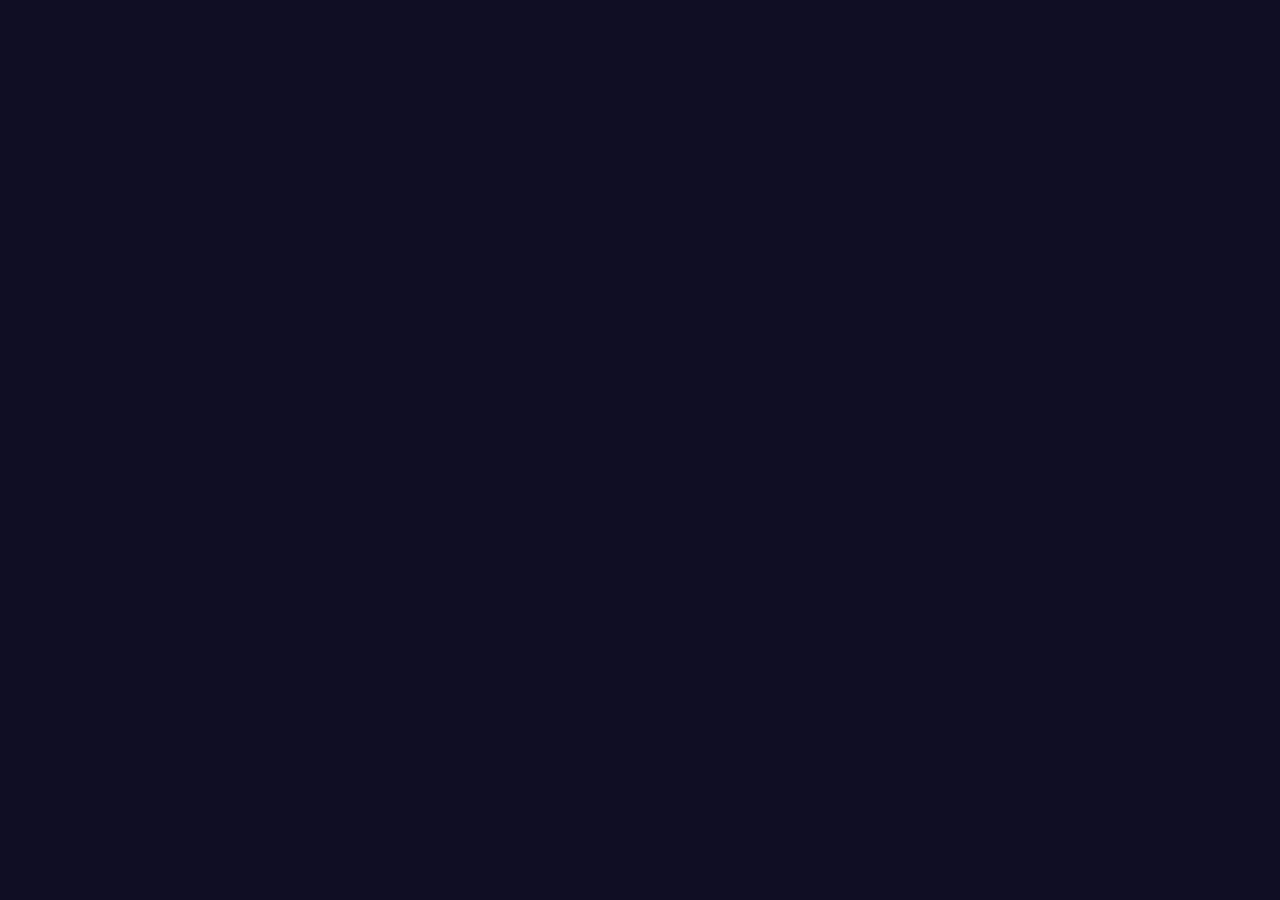
==== index.html @ 117e6e74 "Create index.html" ====
<!DOCTYPE html>
<html lang="ko">
<head>
<meta charset="UTF-8">
<meta name="viewport" content="width=device-width, initial-scale=1">
<title>StrokeGuard AI</title>

<!-- CSS & Fonts -->
<link href="https://cdn.jsdelivr.net/npm/bootstrap@5.3.3/dist/css/bootstrap.min.css" rel="stylesheet">
<link href="https://fonts.googleapis.com/css2?family=Noto+Sans+KR:wght@300;400;500;700&display=swap" rel="stylesheet">

<style>
body {margin:0;background:#0f0f23;color:white;font-family:'Noto Sans KR',sans-serif;overflow-x:hidden}
.hero{min-height:100vh;background:linear-gradient(135deg,#0f0f23,#2d1b69);display:flex;align-items:center;justify-content:center;position:relative}
.hero::before{content:'';position:absolute;inset:0;background:url('https://images.unsplash.com/photo-1638207213803-3c093c7cd506?auto=format&fit=crop&q=80') center/cover;opacity:0.15}
.title{font-size:clamp(4rem,10vw,7rem);font-weight:900;letter-spacing:-3px;margin-bottom:1.5rem}
.stroke{background:linear-gradient(90deg,#ff6b6b,#feca57);-webkit-background-clip:text;-webkit-text-fill-color:transparent}
.guard{color:#a29bfe;text-shadow:0 0 30px rgba(162,155,254,0.6)}
.subtitle{font-size:1.5rem;opacity:0.9;margin-bottom:3rem}
.badge{background:rgba(255,255,255,0.15);padding:10px 20px;border-radius:30px;margin:5px}
.card{background:white;color:#333;border-radius:20px;padding:40px}
.btn-opt{width:48%;padding:18px;font-size:1.3rem;border:3px solid #6c5ce7;border-radius:20px;background:white;color:#6c5ce7;font-weight:700;transition:0.3s}
.btn-opt.active,.btn-opt:hover{background:#6c5ce7;color:white}
.progress{height:12px;border-radius:12
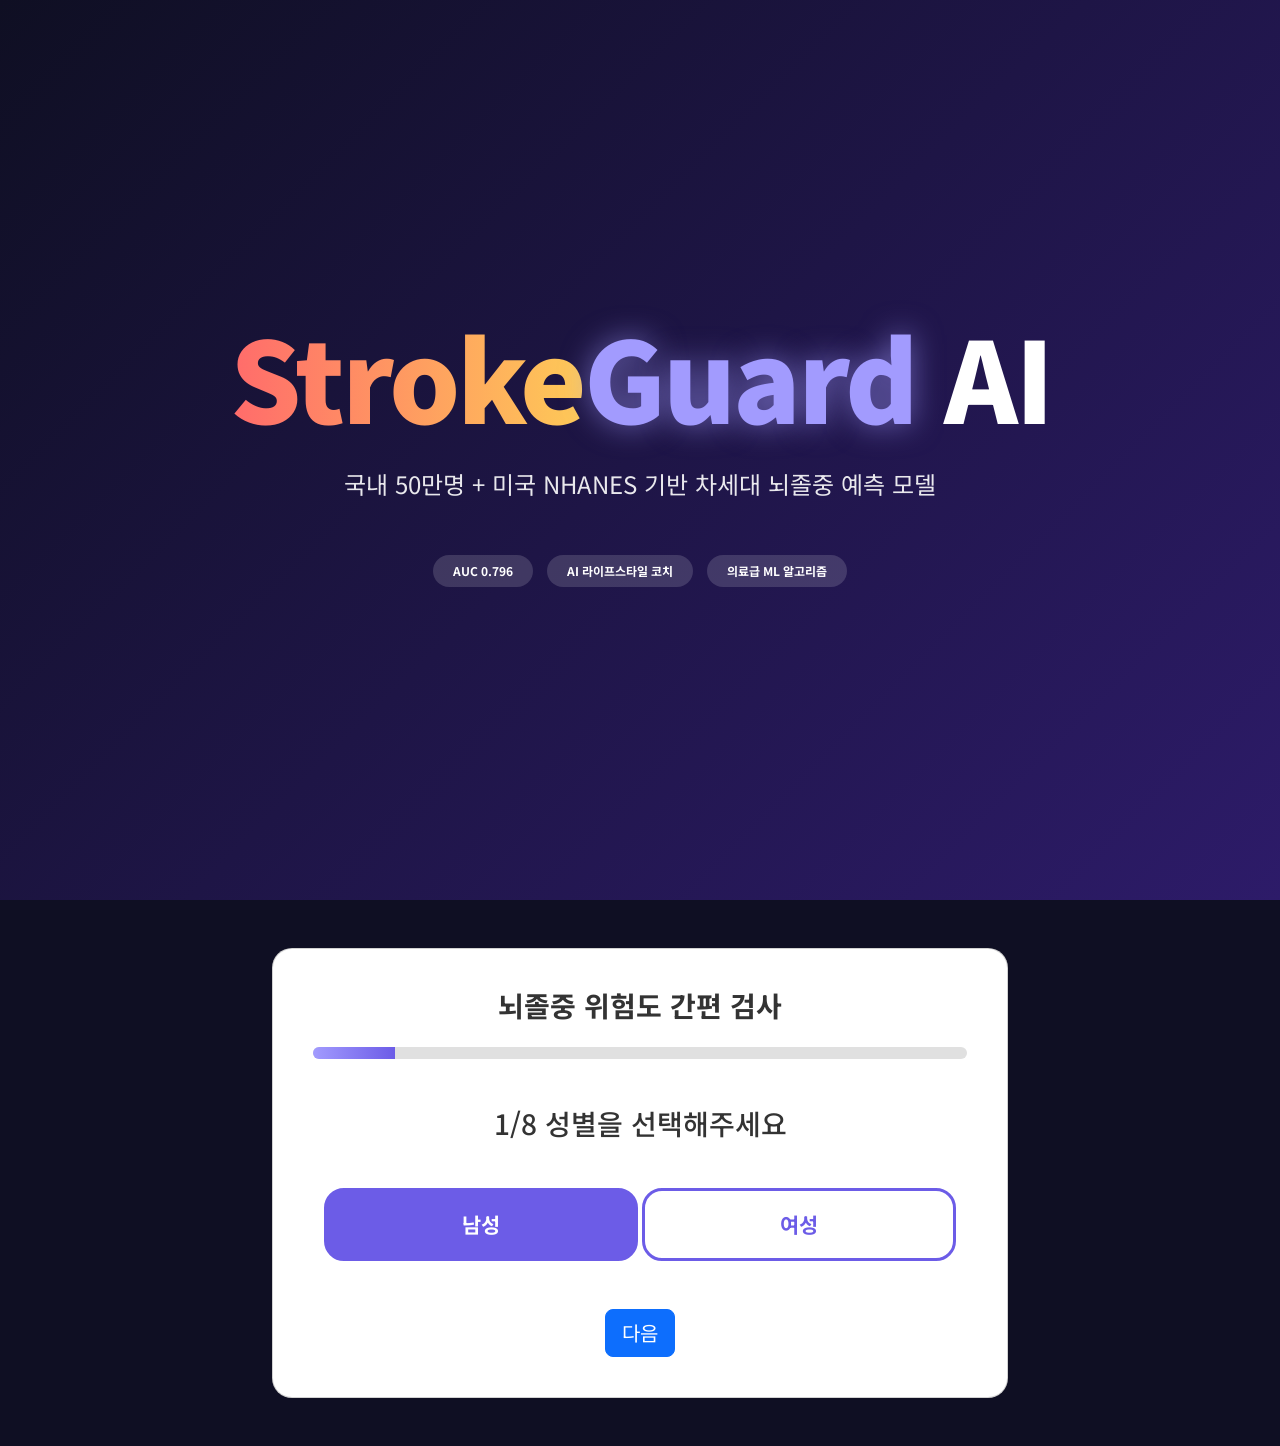
==== commit 4f9b2f26: "Update index.html" ====
--- a/index.html
+++ b/index.html
@@ -21,4 +21,154 @@
 .card{background:white;color:#333;border-radius:20px;padding:40px}
 .btn-opt{width:48%;padding:18px;font-size:1.3rem;border:3px solid #6c5ce7;border-radius:20px;background:white;color:#6c5ce7;font-weight:700;transition:0.3s}
 .btn-opt.active,.btn-opt:hover{background:#6c5ce7;color:white}
-.progress{height:12px;border-radius:12
+.progress{height:12px;border-radius:12px;background:#e0e0e0}
+.progress-bar{background:linear-gradient(90deg,#a29bfe,#6c5ce7)}
+</style>
+</head>
+
+<body>
+
+<!-- Hero Section -->
+<div class="hero">
+    <div class="hero-content text-center">
+        <h1 class="title"><span class="stroke">Stroke</span><span class="guard">Guard</span> AI</h1>
+        <p class="subtitle">국내 50만명 + 미국 NHANES 기반 차세대 뇌졸중 예측 모델</p>
+
+        <div>
+            <span class="badge">AUC 0.796</span>
+            <span class="badge">AI 라이프스타일 코치</span>
+            <span class="badge">의료급 ML 알고리즘</span>
+        </div>
+    </div>
+</div>
+
+<!-- Survey -->
+<div class="container my-5">
+    <div class="row justify-content-center">
+    <div class="col-lg-8">
+
+    <div class="card">
+        <h3 class="text-center mb-4 fw-bold">뇌졸중 위험도 간편 검사</h3>
+
+        <div class="progress mb-5">
+            <div id="prog" class="progress-bar" style="width:12.5%"></div>
+        </div>
+
+        <h3 id="question" class="text-center mb-5">1/8 성별을 선택해주세요</h3>
+
+        <div id="step1" class="text-center">
+            <button class="btn-opt active" data-value="1">남성</button>
+            <button class="btn-opt" data-value="2">여성</button>
+        </div>
+
+        <div id="step2" class="d-none"><input id="age" class="form-control form-control-lg text-center" type="number" placeholder="나이 (예: 65)"></div>
+        <div id="step3" class="d-none"><input id="bmi" class="form-control form-control-lg text-center" type="number" step="0.1" placeholder="BMI (예: 23.5)"></div>
+        <div id="step4" class="d-none"><input id="sbp" class="form-control form-control-lg text-center" type="number" placeholder="수축기 혈압 (예: 130)"></div>
+        <div id="step5" class="d-none"><input id="dbp" class="form-control form-control-lg text-center" type="number" placeholder="이완기 혈압 (예: 85)"></div>
+        <div id="step6" class="d-none"><input id="glucose" class="form-control form-control-lg text-center" type="number" step="0.1" placeholder="공복 혈당 (예: 110)"></div>
+
+        <div id="step7" class="d-none text-center">
+            <p class="fs-4 fw-bold">흡연하시나요?</p>
+            <button class="btn-opt active" data-value="0">아니오</button>
+            <button class="btn-opt" data-value="1">예</button>
+        </div>
+
+        <div id="step8" class="d-none text-center">
+            <p class="fs-4 fw-bold">음주하시나요?</p>
+            <button class="btn-opt active" data-value="0">아니오</button>
+            <button class="btn-opt" data-value="1">예</button>
+        </div>
+
+        <div class="text-center mt-5">
+            <button id="prev" class="btn btn-outline-secondary btn-lg me-4 d-none">이전</button>
+            <button id="next" class="btn btn-primary btn-lg">다음</button>
+            <button id="submit" class="btn btn-danger btn-lg d-none">예측하기</button>
+        </div>
+
+    </div>
+
+    </div>
+    </div>
+</div>
+
+<!-- JS -->
+<script>
+const questions = [
+    "성별을 선택해주세요",
+    "나이를 입력해주세요",
+    "BMI를 입력해주세요",
+    "수축기 혈압을 입력해주세요",
+    "이완기 혈압을 입력해주세요",
+    "공복 혈당을 입력해주세요",
+    "흡연 여부를 선택해주세요",
+    "음주 여부를 선택해주세요"
+];
+
+let step = 1;
+const data = {gender:1, smoking:0, drinking:0};
+
+document.querySelectorAll(".btn-opt").forEach(btn => {
+    btn.onclick = () => {
+        btn.parentNode.querySelectorAll(".btn-opt").forEach(b => b.classList.remove("active"));
+        btn.classList.add("active");
+    };
+});
+
+document.getElementById("next").onclick = () => {
+    if(step===1) data.gender = document.querySelector("#step1 .active").dataset.value;
+    if(step===7) data.smoking = document.querySelector("#step7 .active").dataset.value;
+    if(step===8) data.drinking = document.querySelector("#step8 .active").dataset.value;
+
+    if(step>=2 && step<=6){
+        const ids=["","age","bmi","sbp","dbp","glucose"];
+        const v=document.getElementById(ids[step]).value.trim();
+        if(!v || parseFloat(v)<=0){ alert("값을 정확히 입력해주세요."); return; }
+        data[ids[step]] = parseFloat(v);
+    }
+
+    document.getElementById("step"+step).classList.add("d-none");
+    step++;
+    document.getElementById("step"+step).classList.remove("d-none");
+
+    document.getElementById("question").innerHTML = `${step}/8 ${questions[step-1]}`;
+    document.getElementById("prog").style.width = (step*12.5)+"%";
+
+    if(step===2) document.getElementById("prev").classList.remove("d-none");
+    if(step===8){
+        document.getElementById("next").classList.add("d-none");
+        document.getElementById("submit").classList.remove("d-none");
+    }
+};
+
+document.getElementById("prev").onclick = () => {
+    document.getElementById("step"+step).classList.add("d-none");
+    step--;
+    document.getElementById("step"+step).classList.remove("d-none");
+
+    document.getElementById("question").innerHTML = `${step}/8 ${questions[step-1]}`;
+    document.getElementById("prog").style.width = (step*12.5)+"%";
+
+    if(step===1){
+        document.getElementById("prev").classList.add("d-none");
+        document.getElementById("submit").classList.add("d-none");
+        document.getElementById("next").classList.remove("d-none");
+    }
+};
+
+document.getElementById("submit").onclick = () => {
+    const params = new URLSearchParams(data);
+    document.body.innerHTML = `
+        <div style="min-height:100vh;display:flex;align-items:center;flex-direction:column;justify-content:center;color:white">
+            <h2>AI가 분석 중입니다…</h2>
+            <div class="spinner-border text-light" style="width:4rem;height:4rem"></div>
+            <p class="mt-4 fs-4 text-muted">잠시만 기다려주세요</p>
+        </div>
+    `;
+    fetch("/predict",{method:"POST",body:params}).then(r=>r.text()).then(html=>{
+        document.open();document.write(html);document.close();
+    });
+};
+</script>
+
+</body>
+</html>
